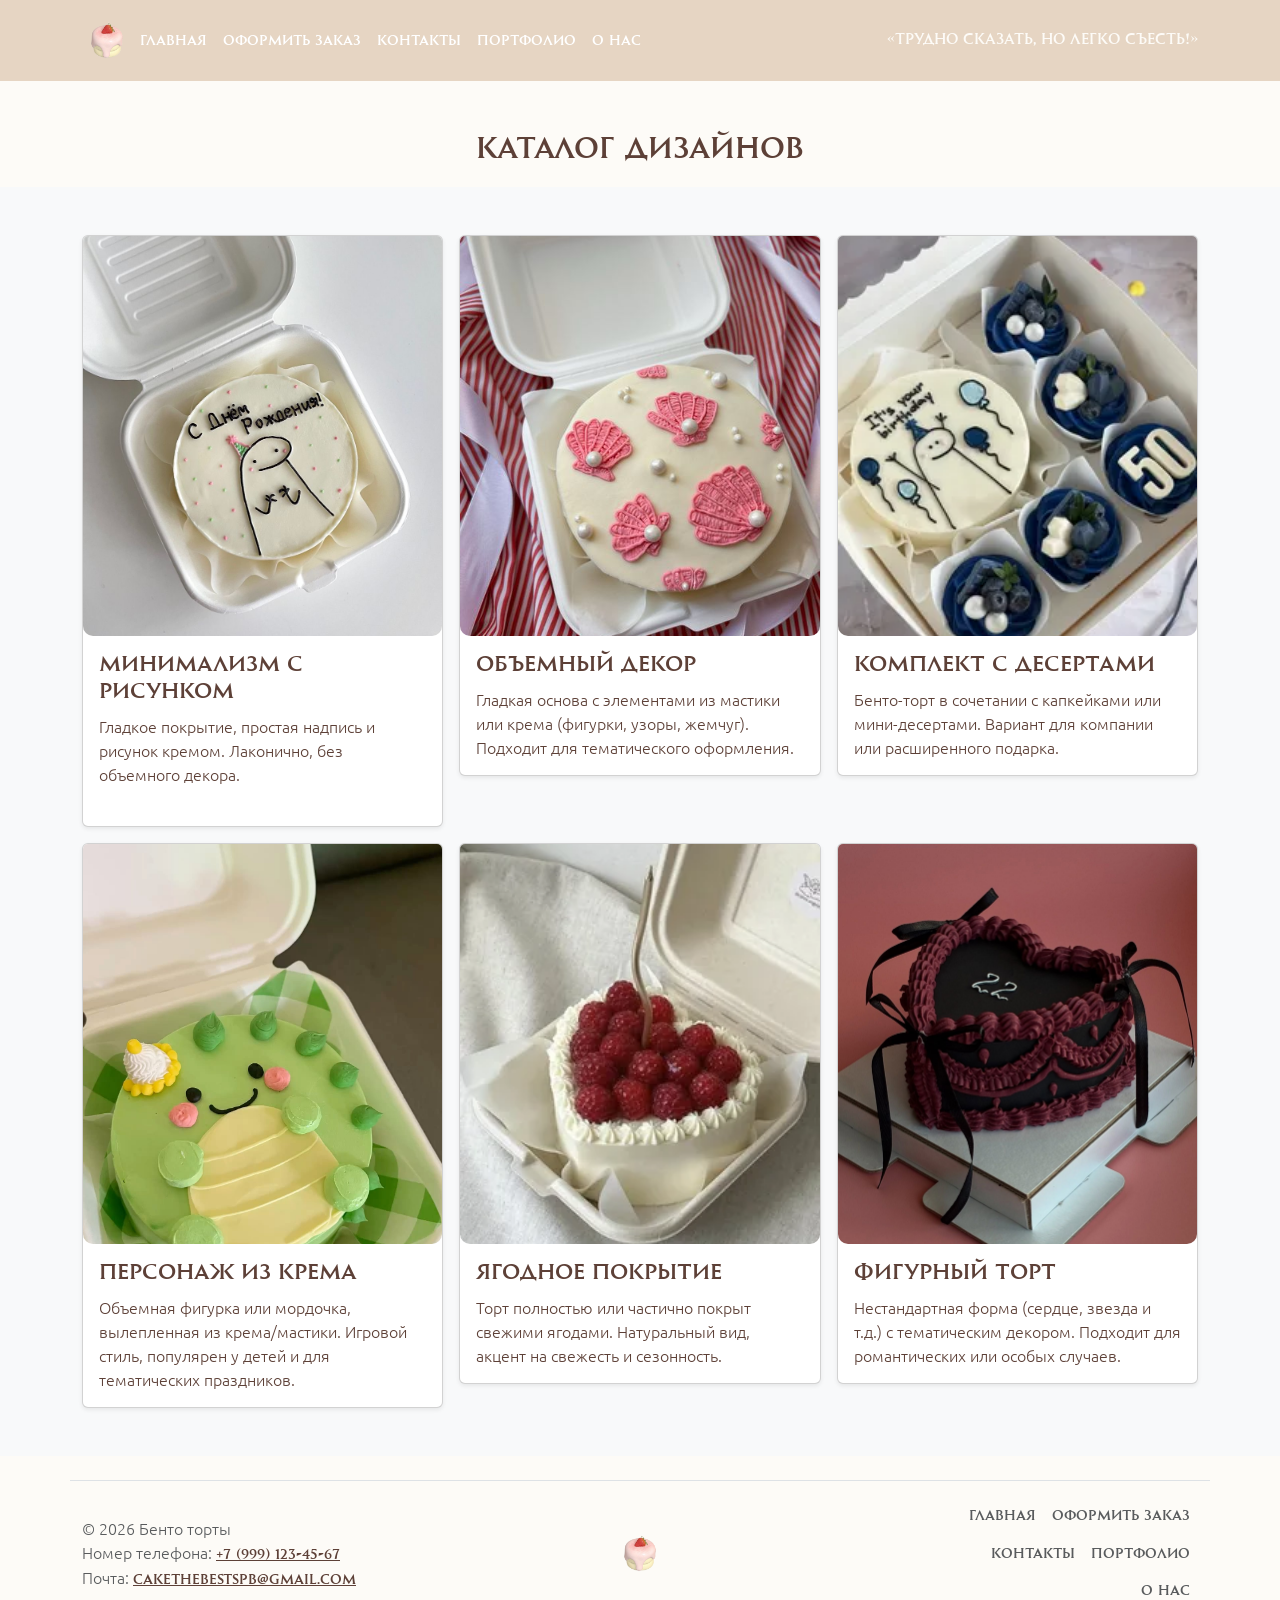
==== catalog.html @ b4cb9d24 "Первая загрузка сайта" ====
<!DOCTYPE html>
<html lang="ru">

<head>
    <meta charset="UTF-8">
    <meta name="viewport" content="width=device-width, initial-scale=1.0">
    <meta name="robots" content="index, nofollow">
    <meta name="description" content="Полный каталог бенто-тортов с ценами и описаниями. Классические и авторские дизайны, минимализм и яркий декор. Найдите свой идеальный торт для любого события.">
    <meta property="og:title" content="Бенто торты | Каталог">
    <meta property="og:description" content="Каталог бенто-тортов: классика, авторский декор, минимализм. Цены и описания. Выберите торт для подарка или праздника.">
    <meta property="og:image" content="img/cake1.png">
    <meta property="og:type" content="website">
    <meta property="og:url" content="catalog.html">
    <meta property="og:locale" content="ru_RU">
    <title>Бенто торты | Каталог</title>
    <link rel="icon" href="img/icon.ico.png">
    <link rel="canonical" href="portfolio.html">
    <link rel="stylesheet" href="css/bootstrap.min.css">
    <link rel="stylesheet" href="css/headers.css">
    <link rel="stylesheet" href="css/heroes.css">
    <link rel="stylesheet" href="css/style.css">
    <script src="js/bootstrap.bundle.min.js"></script>

    <!-- <script type="application/ld+json">
        {
            "@context": "https://schema.org",
            "@type": "ItemList",
            "name": "Каталог дизайнов бенто-тортов",
            "description": "Список доступных дизайнов: минимализм, объемный декор, ягодное покрытие и другие.",
            "url": "",
            "numberOfItems": 6,
        }
    </script> -->
    <script type="application/ld+json">
        {
            "@context": "https://schema.org",
            "@type": "ItemList",
            "name": "Каталог дизайнов бенто-тортов",
            "description": "Список доступных дизайнов бенто-тортов: минимализм, объемный декор, ягодное покрытие и другие варианты для любого события.",
            "url": "",
            "numberOfItems": 6,
            "itemListElement": [
                {
                "@type": "ListItem",
                "position": 1,
                "item": {
                    "@type": "Product",
                    "name": "Минимализм с рисунком",
                    "description": "Гладкое покрытие, простая надпись и рисунок кремом. Лаконично, без объемного декора.",
                    "image": "img/cake2.jpg"
                }
                },
                {
                "@type": "ListItem",
                "position": 2,
                "item": {
                    "@type": "Product",
                    "name": "Объемный декор",
                    "description": "Гладкая основа с элементами из мастики или крема (фигурки, узоры, жемчуг). Подходит для тематического оформления.",
                    "image": "img/cake1.jpg"
                }
                },
                {
                "@type": "ListItem",
                "position": 3,
                "item": {
                    "@type": "Product",
                    "name": "Комплект с десертами",
                    "description": "Бенто-торт в сочетании с капкейками или мини-десертами. Вариант для компании или расширенного подарка.",
                    "image": "img/cake10.webp"
                }
                },
                {
                "@type": "ListItem",
                "position": 4,
                "item": {
                    "@type": "Product",
                    "name": "Персонаж из крема",
                    "description": "Объемная фигурка или мордочка, вылепленная из крема/мастики. Игровой стиль, популярен у детей и для тематических праздников.",
                    "image": "img/cake11.jpg"
                }
                },
                {
                "@type": "ListItem",
                "position": 5,
                "item": {
                    "@type": "Product",
                    "name": "Ягодное покрытие",
                    "description": "Торт полностью или частично покрыт свежими ягодами. Натуральный вид, акцент на свежесть и сезонность.",
                    "image": "img/cake12.webp"
                }
                },
                {
                "@type": "ListItem",
                "position": 6,
                "item": {
                    "@type": "Product",
                    "name": "Фигурный торт",
                    "description": "Нестандартная форма (сердце, звезда и т.д.) с тематическим декором. Подходит для романтических или особых случаев.",
                    "image": "img/cake16.jpg"
                }
                }
            ]
        }
    </script>
</head>

<body>
    <header class="p-3 my-header">
        <div class="container">
            <div class="d-flex flex-wrap align-items-center justify-content-center justify-content-lg-start">

                <a href="index.html" class="d-flex align-items-center mb-2 mb-lg-0 text-white text-decoration-none">
                    <img src="img/icon.ico.png" alt="Логотип" class="logo">
                </a>

                <ul class="nav col-12 col-lg-auto me-lg-auto mb-2 justify-content-center mb-md-0">
                    <li><a href="index.html" class="nav-link px-2 text-white footer-weight">Главная</a></li>
                    <li><a href="order.html" class="nav-link px-2 text-white footer-weight">Оформить заказ</a></li>
                    <li><a href="contacts.html" class="nav-link px-2 text-white footer-weight">Контакты</a></li>
                    <li><a href="portfolio.html" class="nav-link px-2 text-white footer-weight">Портфолио</a></li>
                    <li><a href="about.html" class="nav-link px-2 text-white footer-weight">О нас</a></li>
                </ul>

                <div class="col-12 col-lg-auto mb-2 mb-md-0 d-flex align-items-center py-2"
                    style="color: #FDFBF7; font-weight: 700; cursor: default; font-size: 15px; line-height: 1.5; font-family: 'My-font-zagolovok', Arial, sans-serif;">
                    «Трудно сказать, но легко съесть!»
                </div>
            </div>
        </div>
    </header>

    <main>
        <h1 class="my-h1">Каталог дизайнов</h1>
        <section class="album py-5 bg-body-tertiary">
            <div class="container">
                <div class="row row-cols-1 row-cols-sm-2 row-cols-md-3 g-3">
                    
                    <div class="col">
                        <div class="card shadow-sm" itemscope itemtype="https://schema.org/Product">
                            <img src="img/cake2.jpg" class="card-img-top collage-img" alt="Минимализм с рисунком" itemprop="image">
                            <div class="card-body">
                                <h2 itemprop="name">Минимализм с рисунком</h2>
                                <p class="card-text" itemprop="description">Гладкое покрытие, простая надпись и рисунок кремом. Лаконично, без объемного декора. <br>ㅤ</p>
                            </div>
                        </div>
                    </div>

                    <div class="col">
                        <div class="card shadow-sm" itemscope itemtype="https://schema.org/Product">
                            <img src="img/cake1.jpg" class="card-img-top collage-img" alt="Объемный декор" itemprop="image">
                            <div class="card-body">
                                <h2 itemprop="name">Объемный декор</h2>
                                <p class="card-text" itemprop="description">Гладкая основа с элементами из мастики или крема (фигурки, узоры, жемчуг). Подходит для тематического оформления.</p>
                            </div>
                        </div>
                    </div>

                    <div class="col">
                        <div class="card shadow-sm" itemscope itemtype="https://schema.org/Product">
                            <img src="img/cake10.webp" class="card-img-top collage-img" alt="Комплект с десертами" itemprop="image">
                            <div class="card-body">
                                <h2 itemprop="name">Комплект с десертами</h2>
                                <p class="card-text" itemprop="description">Бенто-торт в сочетании с капкейками или мини-десертами. Вариант для компании или расширенного подарка.</p>
                            </div>
                        </div>
                    </div>

                    <div class="col">
                        <div class="card shadow-sm" itemscope itemtype="https://schema.org/Product">
                            <img src="img/cake11.jpg" class="card-img-top collage-img" alt="Персонаж из крема" itemprop="image">
                            <div class="card-body">
                                <h2 itemprop="name">Персонаж из крема</h2>
                                <p class="card-text" itemprop="description">Объемная фигурка или мордочка, вылепленная из крема/мастики. Игровой стиль, популярен у детей и для тематических праздников.</p>
                            </div>
                        </div>
                    </div>

                    <div class="col">
                        <div class="card shadow-sm" itemscope itemtype="https://schema.org/Product">
                            <img src="img/cake12.webp" class="card-img-top collage-img" alt="Ягодное покрытие" itemprop="image">
                            <div class="card-body">
                                <h2 itemprop="name">Ягодное покрытие</h2>
                                <p class="card-text" itemprop="description">Торт полностью или частично покрыт свежими ягодами. Натуральный вид, акцент на свежесть и сезонность.</p>
                            </div>
                        </div>
                    </div>

                    <div class="col">
                        <div class="card shadow-sm" itemscope itemtype="https://schema.org/Product">
                            <img src="img/cake16.jpg" class="card-img-top collage-img" alt="Фигурный торт" itemprop="image">
                            <div class="card-body">
                                <h2 itemprop="name">Фигурный торт</h2>
                                <p class="card-text" itemprop="description">Нестандартная форма (сердце, звезда и т.д.) с тематическим декором. Подходит для романтических или особых случаев.</p>
                            </div>
                        </div>
                    </div>

                </div>
            </div>
        </section>
    </main>

    <footer class="d-flex flex-wrap justify-content-between align-items-center py-3 my-4 border-top container" itemscope itemtype="https://schema.org/Organization">
        <p class="col-md-4 mb-0 text-body-secondary">
            © 2026 <span itemprop="name">Бенто торты</span><br>
            Номер телефона: <a href="tel:+79991234567" class="footer-weight"><span itemprop="telephone">+7 (999) 123-45-67</span></a> <br>
            Почта: <a href="mailto:cakethebestSPB@gmail.com" class="footer-weight"><span itemprop="email">cakethebestSPB@gmail.com</span></a>
        </p> 
        
        <a href="index.html" class="col-md-4 d-flex align-items-center justify-content-center mb-3 mb-md-0 me-md-auto link-body-emphasis text-decoration-none" aria-label="На главную"> 
            <img src="img/icon.ico.png" alt="Логотип Бенто торты" class="logo" itemprop="logo"> 
        </a>
        
        <ul class="nav col-md-3 justify-content-end">
            <li class="nav-item"><a href="index.html" class="nav-link px-2 text-body-secondary footer-weight">Главная</a></li>
            <li class="nav-item"><a href="order.html" class="nav-link px-2 text-body-secondary footer-weight">Оформить заказ</a></li>
            <li class="nav-item"><a href="contacts.html" class="nav-link px-2 text-body-secondary footer-weight">Контакты</a></li>
            <li class="nav-item"><a href="portfolio.html" class="nav-link px-2 text-body-secondary footer-weight">Портфолио</a></li>
            <li class="nav-item"><a href="about.html" class="nav-link px-2 text-body-secondary footer-weight">О нас</a></li>
        </ul>
    </footer>

</body>

</html>
---- css/headers.css ----
.form-control-dark {
  border-color: antiquewhite;
}

.form-control-dark:focus {
  border-color: #fff;
  box-shadow: 0 0 0 .25rem rgba(255, 192, 91, 0.25) !important;
}

.text-small {
  font-size: 85%;
}

.dropdown-toggle:not(:focus) {
  outline: 0;
}

#carbonads-container {
  display: none
}

[data-anchorjs-icon]::after {
  content: ""
}

h1[id] {
  padding-top: 0px;
  margin-top: 20px
}

.zero-clipboard {
  display: none !important
}

.bd-content>h2[id]::before,
.bd-content>h3[id]::before,
.bd-content>h4[id]::before {
  margin-top: 0 !important;
  height: 0rem !important
}

.bd-home .bd-masthead {
  padding-top: 50px !important
}

.bd-docs .col-md-9 {
  flex: 0 0 100% !important
}

.bd-navbar {
  display: none !important
}

.bd-sidebar {
  display: none !important
}

.bd-content {
  right: 0px !important;
  width: 100% !important
}

.bd-toc {
  display: none !important
}

.bs-old-docs {
  display: none
}

.bd-clipboard {
  display: none !important
}

.bs-social {
  display: none
}

.bs-sidebar {
  display: none !important
}

.bd-docs .col-xl-8 {
  max-width: none !important
}

.bd-content>ol,
.bd-content>p,
.bd-content>ul {
  max-width: none !important
}

.bd-docs .bd-content {
  padding-left: 15px !important;
  padding-top: 0 !important
}

.bd-subnavbar {
  display: none !important
}

.bd-layout {
  display: block !important
}

.pl-lg-4 {
  padding-left: 0 !important
}

.bd-intro {
  padding-top: 0 !important
}

.bd-docs .bd-title {
  margin-top: 10px !important
}

.col-md-9[role=main] {
  flex: none !important;
  width: 100% !important;
  max-width: none !important;
  padding: 0 2rem 1rem !important
}

.bd-masthead {
  padding-top: 2rem !important
}

.navbar-fixed-top {
  position: absolute !important
}

@media (min-width: 992px) {
  .bd-main {
    grid-template-columns: 4fr 0
  }
}
---- css/heroes.css ----
@media (min-width: 992px) {
  .rounded-lg-3 { border-radius: .3rem; }
}

#carbonads-container {display:none} [data-anchorjs-icon]::after {content:""} h1[id] {padding-top:0px; margin-top:20px} .zero-clipboard {display:none !important} .bd-content>h2[id]::before, .bd-content>h3[id]::before, .bd-content>h4[id]::before {margin-top:0 !important; height:0rem !important} .bd-home .bd-masthead {padding-top:50px !important} .bd-docs .col-md-9 {flex: 0 0 100% !important} .bd-navbar {display:none !important} .bd-sidebar {display:none !important} .bd-content {right:0px !important; width:100% !important} .bd-toc {display:none !important} .bs-old-docs {display:none} .bd-clipboard {display:none !important} .bs-social {display:none} .bs-sidebar {display:none !important} .bd-docs .col-xl-8 {max-width:none !important} .bd-content>ol, .bd-content>p, .bd-content>ul {max-width:none !important} .bd-docs .bd-content {padding-left:15px !important; padding-top:0 !important} .bd-subnavbar {display:none !important} .bd-layout {display:block !important} .pl-lg-4 {padding-left:0 !important} .bd-intro {padding-top:0 !important} .bd-docs .bd-title {margin-top:10px !important} .col-md-9[role=main] {flex:none !important; width:100% !important; max-width:none !important; padding:0 2rem 1rem !important} .bd-masthead {padding-top:2rem !important} .navbar-fixed-top {position:absolute !important} @media (min-width: 992px) { .bd-main {grid-template-columns:4fr 0}}
---- css/style.css ----
@font-face {        /* основной текст */
    font-family: 'My-font-main';
    src: url(../fonts/Ubuntu/Ubuntu-Light.ttf);
    font-weight: 500;
}

@font-face {        /* заголовки */
    font-family: 'My-font-zagolovok';
    src: url(../fonts/st-rome/STRomeTrial-Medium.ttf);
    font-weight: 900;
}

html {
    overflow-y: scroll;
}

body {
    background-color: #FDFBF7;
    font-family: 'My-font-main', Arial, sans-serif !important; 
}

h1, h2, h3, h4, h5, a, button {
    font-family: 'My-font-zagolovok', Arial, sans-serif !important;
}

header.my-header {
    background-color: #E6D5C3; 
}

.logo {
    width: 50px;
}

.my-form-control{
    background-color: #ffeadb;
    border-color: #fff;
    -webkit-box-shadow: 0 0 0 .25rem rgba(255, 192, 91, 0.25) !important;
            box-shadow: 0 0 0 .25rem rgba(255, 192, 91, 0.25) !important;
}


.my-btn {
    border-color: #c69561;
    background-color: #c69561;
}

.my-btn:hover {
    border: 1px solid #c69561 !important; /* Одно двоеточие + !important */
}

.carousel-item img {
  -o-object-fit: cover;
     object-fit: cover; 
  -o-object-position: center; 
     object-position: center; 
}


.my-header text-secondary {
    color: aliceblue;
}

.my-jumbotron {
    width: 80%;
    margin-left: auto;  
    margin-right: auto;
}

.my-blog {
    background-color: #e6d5c371;
}

.my-icon {
    width: 45px;
    height: auto;
}

.my-card-one {
    background-color: #5D4037;
}

.my-card-one h2,
.my-card-one p {
    color: #FDFBF7;
}

.my-card-two {
    background-color: #ffffff;
}

.my-card-two h2,
.my-card-two p {
    color: #5D4037;
}

h1, h2, h3, h4, h5, h6, p, a {
    color: #5D4037;
}

.card img {
    width: 100%;          
    height: 400px;        
    -o-object-fit: cover;        
       object-fit: cover;    
    -o-object-position: center;    
       object-position: center; 
    background-color: #FDFBF7;
}

.my-pricing {
    width: 75%;
    margin-top: 50px;
    margin-left: auto;  
    margin-right: auto;
}

.my-header-card {
    background-color: #E6D5C3;
}

.my-submit-form{
    width: 74%;
    margin-top: 50px;
    margin-left: auto;  
    margin-right: auto;
    margin-bottom: 50px;
}

.my-contacts img{
    width: 50px;
    margin-bottom: 10px;
}

.my-featurette img{
    width: 500px;
}

.my-h1 {
    display: -webkit-box;
    display: -ms-flexbox;
    display: flex;
    -webkit-box-align: center;
        -ms-flex-align: center;
            align-items: center;
    -webkit-box-pack: center;
        -ms-flex-pack: center;
            justify-content: center;
    text-align: center;
    margin-top: 50px;
    margin-left: auto;  
    margin-right: auto;
    margin-bottom: 20px;
    width: 100%;
}

img {
    border-radius: 10px;
}

h1 {
    font-size: 1.9em !important;
}

h2 {
    font-size: 1.4em !important;
}

h3, .fs-2 {
    font-size: 1.4em !important;
}

.footer-weight {
    font-size: 0.9em;
}
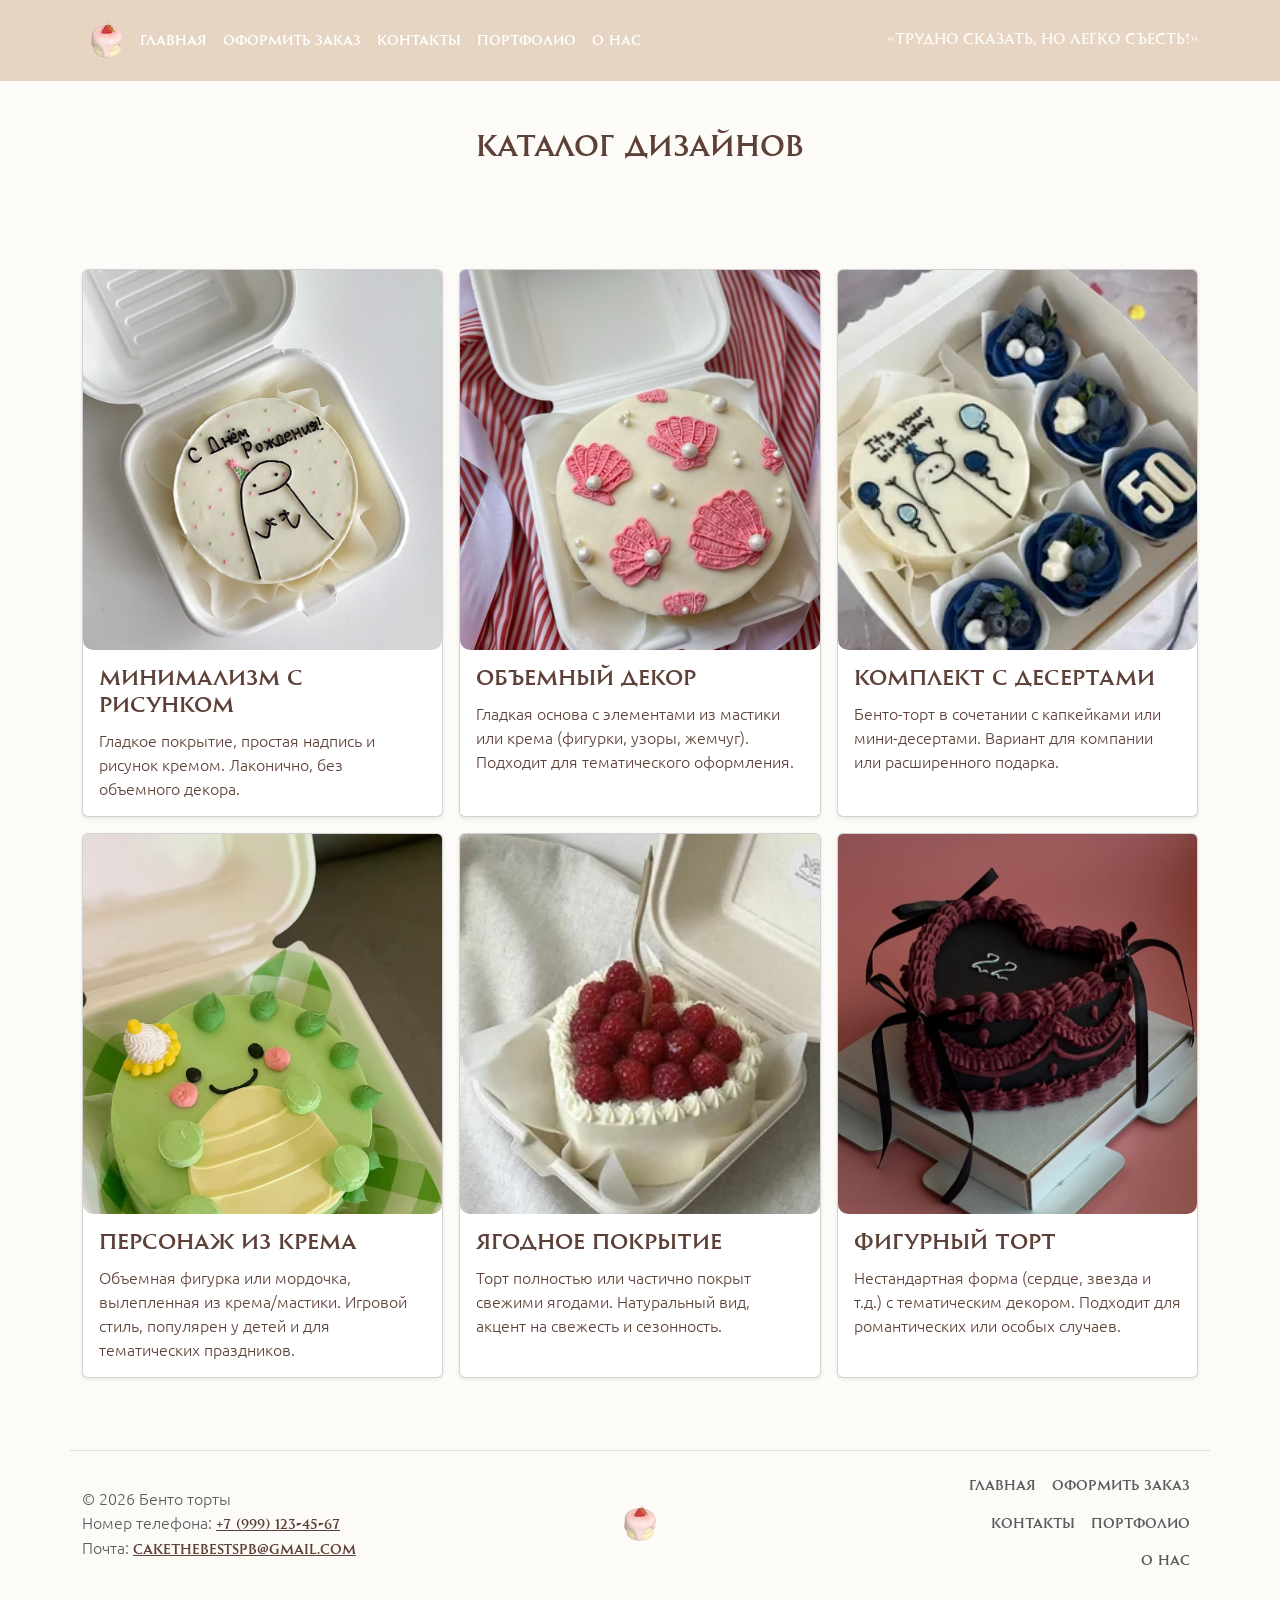
==== commit c799a558: "добавлена адаптивка" ====
--- a/catalog.html
+++ b/catalog.html
@@ -131,8 +131,8 @@
     </header>
 
     <main>
-        <h1 class="my-h1">Каталог дизайнов</h1>
-        <section class="album py-5 bg-body-tertiary">
+        <h1 class="my-h1 py-5">Каталог дизайнов</h1>
+        <section class="album py-5 ">
             <div class="container">
                 <div class="row row-cols-1 row-cols-sm-2 row-cols-md-3 g-3">
                     
@@ -141,7 +141,7 @@
                             <img src="img/cake2.jpg" class="card-img-top collage-img" alt="Минимализм с рисунком" itemprop="image">
                             <div class="card-body">
                                 <h2 itemprop="name">Минимализм с рисунком</h2>
-                                <p class="card-text" itemprop="description">Гладкое покрытие, простая надпись и рисунок кремом. Лаконично, без объемного декора. <br>ㅤ</p>
+                                <p class="card-text" itemprop="description">Гладкое покрытие, простая надпись и рисунок кремом. Лаконично, без объемного декора. </p>
                             </div>
                         </div>
                     </div>
--- a/css/style.css
+++ b/css/style.css
@@ -15,8 +15,16 @@
 }
 
 body {
-    background-color: #FDFBF7;
+    background-color: #FDFBF7 !important;
     font-family: 'My-font-main', Arial, sans-serif !important; 
+    display: flex;
+    flex-direction: column;
+    min-height: 100vh;
+    min-height: 100dvh;
+}
+
+main {
+    flex: 1 0 auto;
 }
 
 h1, h2, h3, h4, h5, a, button {
@@ -25,6 +33,11 @@
 
 header.my-header {
     background-color: #E6D5C3; 
+}
+
+header.my-header .d-flex > div:last-child {
+    justify-content: center;
+    text-align: center;
 }
 
 .logo {
@@ -45,7 +58,7 @@
 }
 
 .my-btn:hover {
-    border: 1px solid #c69561 !important; /* Одно двоеточие + !important */
+    border: 1px solid #c69561 !important; 
 }
 
 .carousel-item img {
@@ -107,11 +120,27 @@
     background-color: #FDFBF7;
 }
 
+.card img.collage-img {
+    height: 260px;
+}
+
 .my-pricing {
     width: 75%;
     margin-top: 50px;
     margin-left: auto;  
     margin-right: auto;
+}
+
+/* карточки одной высоты */
+
+.album .row>.col,
+.my-pricing>.col {
+    display: flex;
+}
+
+.album .row>.col > .card,
+.my-pricing>.col > .card {
+    width: 100%;
 }
 
 .my-header-card {
@@ -132,7 +161,9 @@
 }
 
 .my-featurette img{
-    width: 500px;
+    width: 100%;
+    max-width: 500px;
+    height: auto;
 }
 
 .my-h1 {
@@ -146,10 +177,6 @@
         -ms-flex-pack: center;
             justify-content: center;
     text-align: center;
-    margin-top: 50px;
-    margin-left: auto;  
-    margin-right: auto;
-    margin-bottom: 20px;
     width: 100%;
 }
 
@@ -173,3 +200,159 @@
     font-size: 0.9em;
 }
 
+/*               АДАПТИВНОСТЬ */
+
+@media (min-width:992) {
+    header .my-header .d-flex > div:last-child {
+        justify-content: flex-start;
+        text-align: left;
+    }
+}
+
+@media (max-width: 991.98px) {
+    footer .container {
+        row-gap: .75rem;
+    }
+
+    footer .container>p {
+        flex: 1 1 0;
+        width: auto;
+        min-width: 0;
+        text-align: left;
+        overflow-wrap: anywhere;
+    }
+
+    footer .container>a {
+        flex: 0 0 100%;
+        width: 100%;
+        justify-content: center !important;
+        flex-wrap: wrap;
+        border-top: 1px solid rgba(93, 64, 55, .15);
+        padding-top: .5rem;
+    }
+
+    footer .container .nav-link {
+        padding: .25rem .5rem;
+    }
+}
+
+@media (max-width: 400px) {
+    footer .container .nav-link {
+        padding: .25rem .3rem;
+        font-size: .8rem;
+    }
+}
+
+@media (min-width: 768px) {
+    .card img.collage-img {
+        height: 300px;
+    }
+}
+
+@media (min-width: 992px) {
+    .card img.collage-img {
+        height: 380px;
+    }
+}
+
+@media (max-width: 767.98px) {
+    .my-pricing,
+    .my-submit-form,
+    .my-jumbotron {
+        width: 92%;
+    }
+}
+
+@media (max-width: 991.98) {
+    .my-header-card .card-header h2 {
+        font-size: 1.15em !important;
+    }
+}
+
+@media (max-width: 767.98px) {
+    .my-featurette .col-md-5 {
+        margin-top: 1rem;
+    }
+}
+
+#myCarousel {
+    margin-bottom: 0 !important;
+}
+#myCarousel + section.container {
+    margin-top: .5rem !important;
+    margin-bottom: 1rem !important;
+}
+#myCarousel + section.container > div {
+    padding-top: .5rem !important;
+    padding-bottom: 0 !important;
+}
+#myCarousel + section.container .btn {
+    margin-bottom: 0 !important;
+}
+
+.my-jumbotron {
+    --bs-gutter-x: 1.5rem;
+    --bs-gutter-y: 1.5rem;   
+}
+
+@media (max-width: 991.98px) {
+    .my-card-one,
+    .my-card-two {
+        padding: 1.75rem !important;
+    }
+}
+
+@media (max-width: 767.98px) {
+    .my-jumbotron {
+        --bs-gutter-y: 1rem;
+        padding-top: .5rem !important;
+        padding-bottom: 1.5rem !important;
+    }
+    .my-card-one,
+    .my-card-two {
+        padding: 1.25rem !important;
+    }
+    .my-card-one h2,
+    .my-card-two h2 {
+        font-size: 1.2em !important;
+        margin-bottom: .5rem;
+    }
+    .my-card-one p,
+    .my-card-two p {
+        font-size: .9rem;
+        line-height: 1.45;
+        margin-bottom: .75rem;
+    }
+    .my-card-one .btn,
+    .my-card-two .btn {
+        width: 100%;
+    }
+}
+
+#myCarousel .carousel-item {
+    height: auto;
+}
+#myCarousel .carousel-item > img {
+    position: static;
+    min-width: 0;
+    width: 100%;
+    height: auto;
+}
+
+@media (min-width: 768px) {
+    #myCarousel .carousel-item > img {
+        aspect-ratio: 21 / 9;
+        max-height: 32rem;
+        object-fit: cover;
+    }
+}
+
+@media (max-width: 767.98px) {
+    #myCarousel + section.container > div {
+        padding-left: .5rem !important;
+        padding-right: .5rem !important;
+    }
+    #myCarousel + section.container h1 {
+        font-size: 1.5em !important;
+    }
+}
